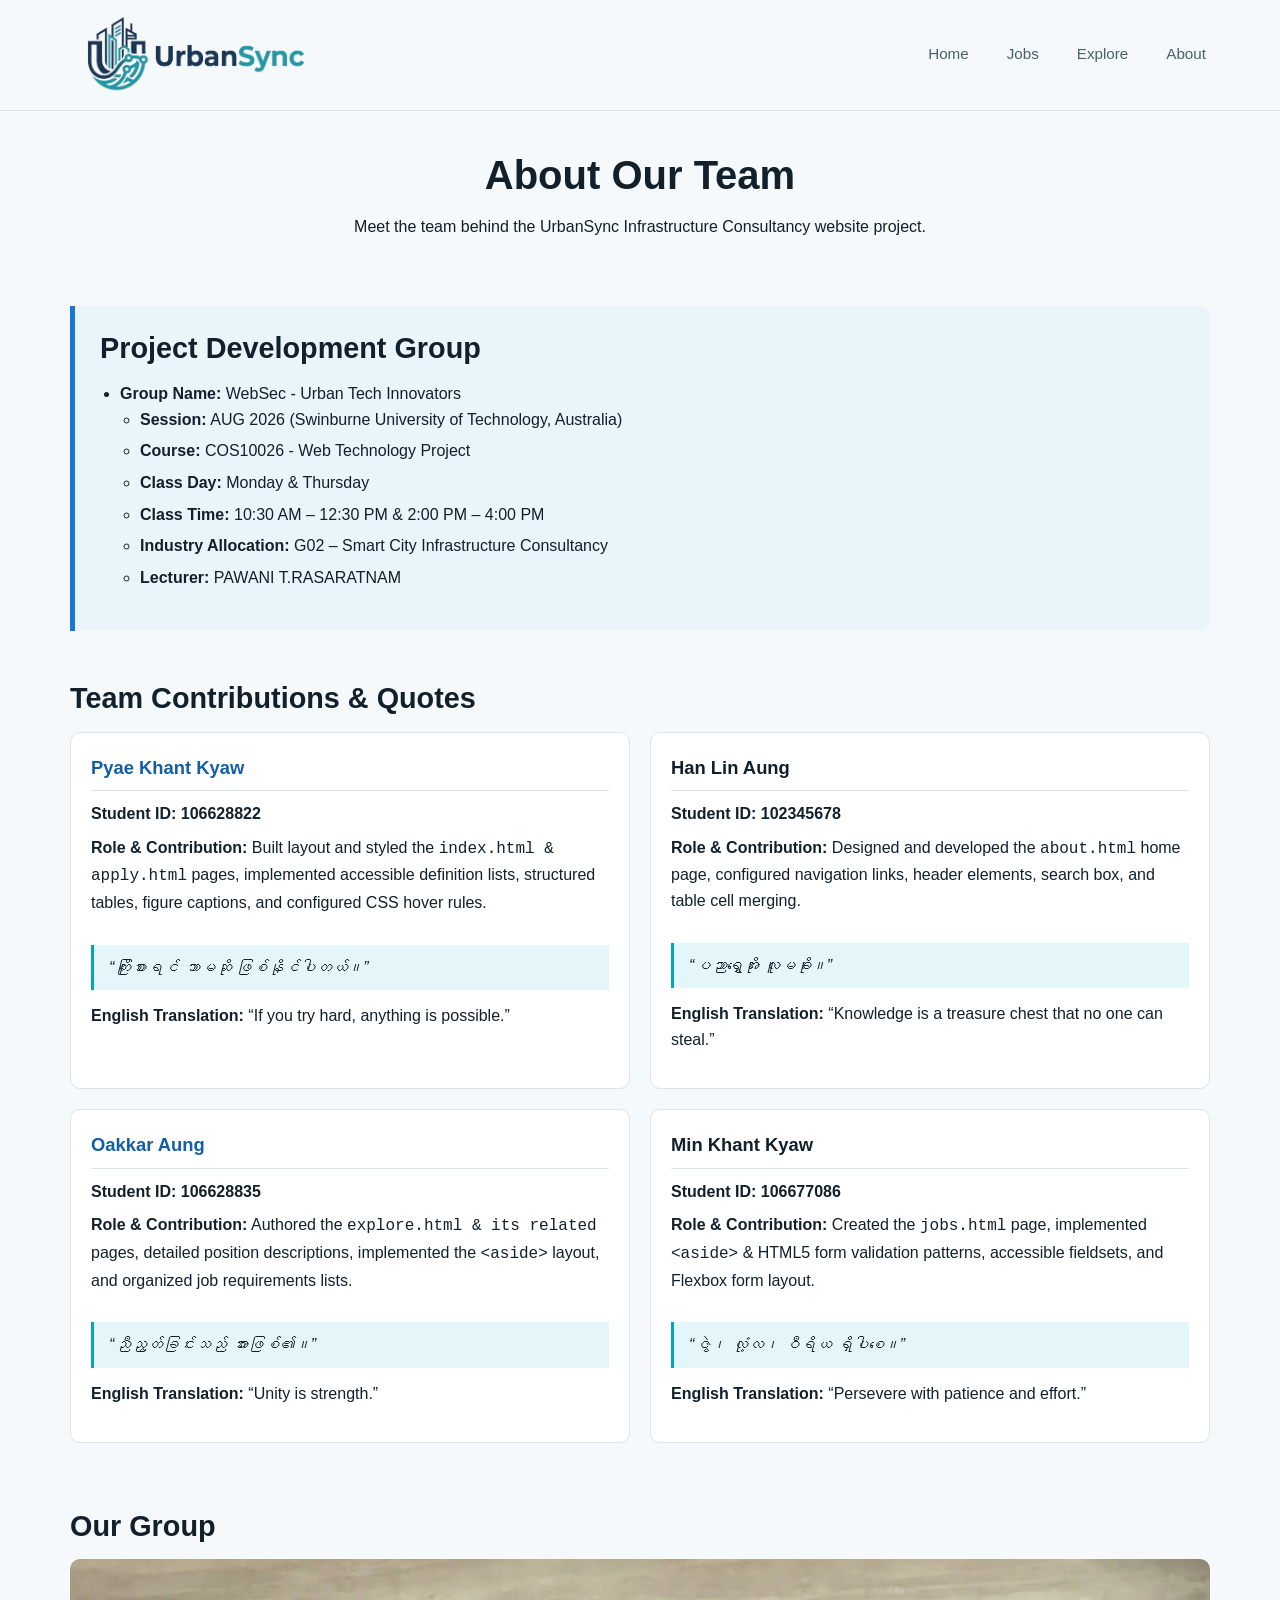
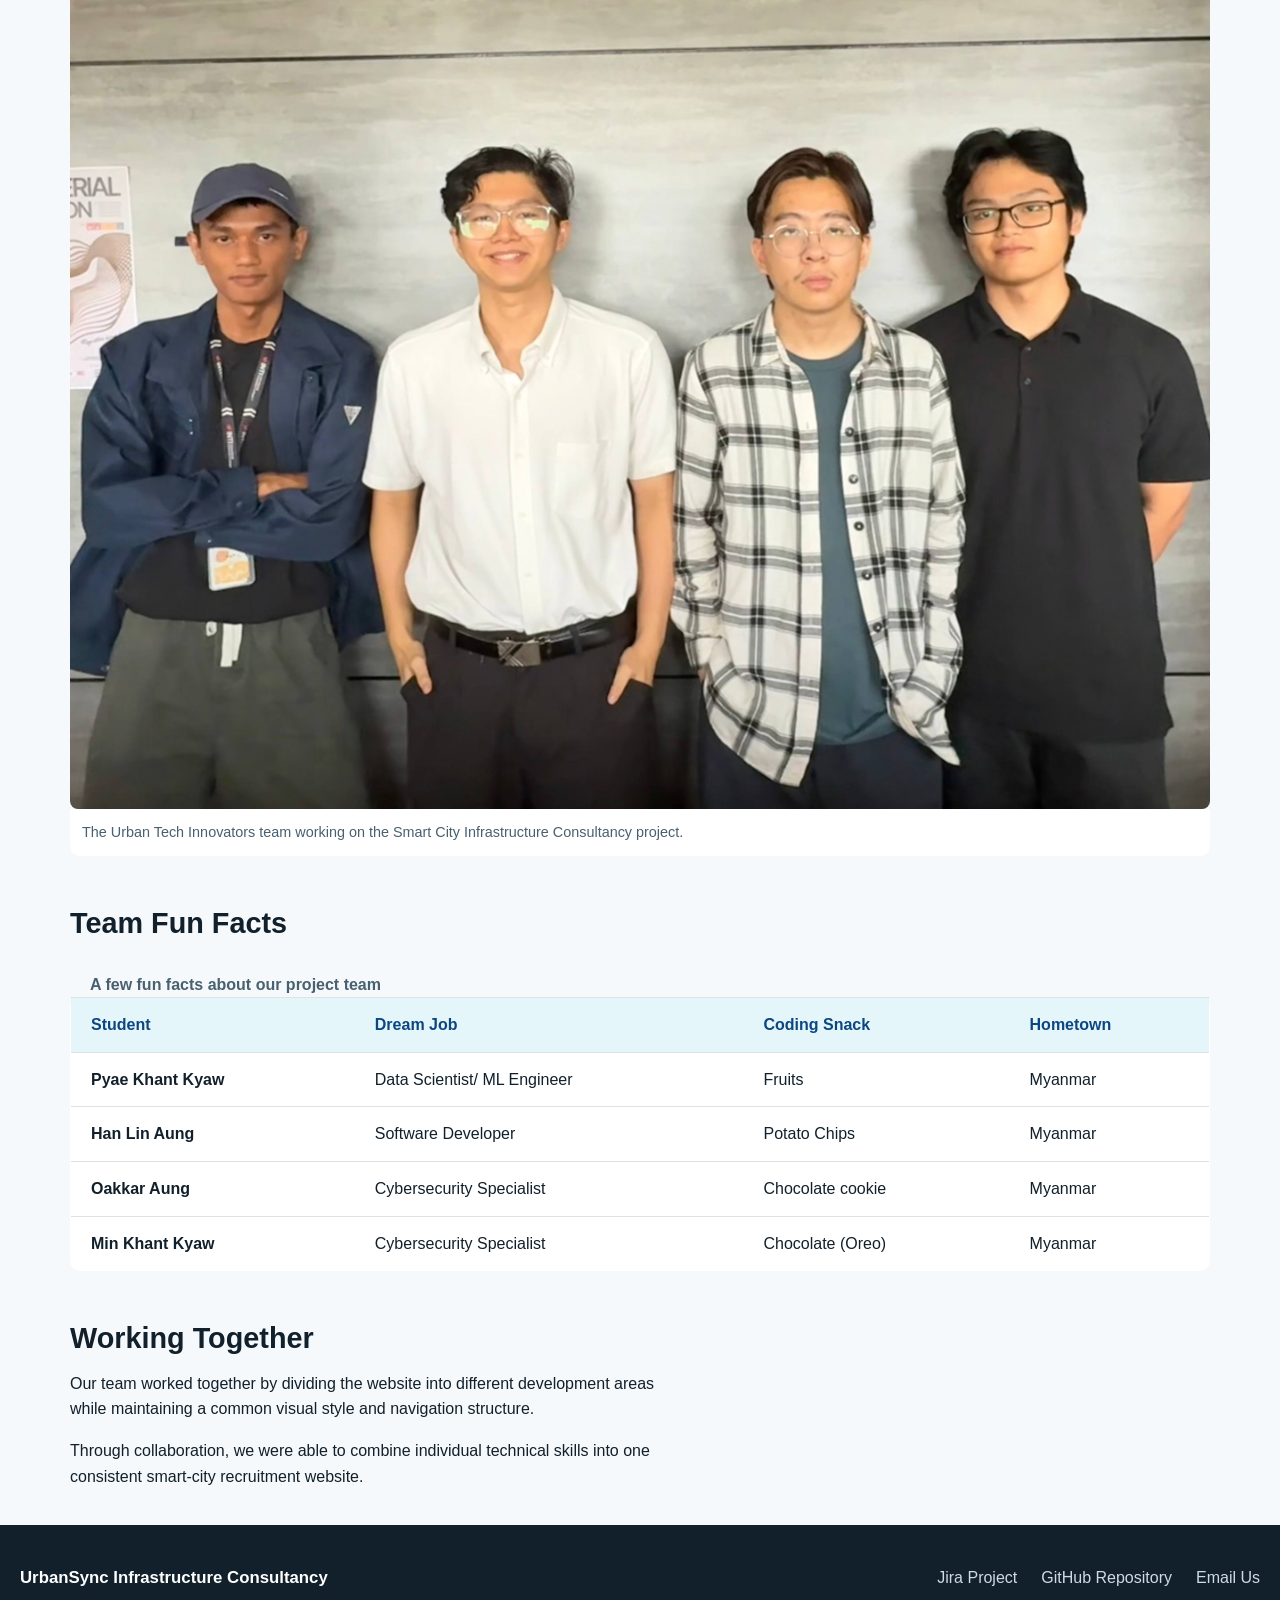
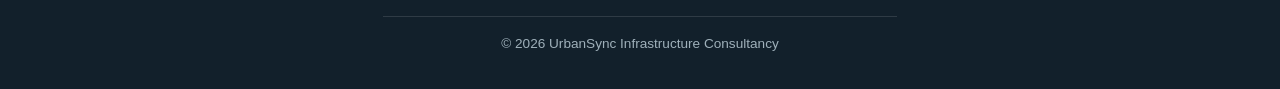
==== about.html @ 3f755619 "First version of Part1" ====
<!DOCTYPE html>
<html lang="en">
<head>
    <meta charset="UTF-8">
    <meta name="viewport" content="width=device-width, initial-scale=1.0">
    <title>About Our Team | UrbanSync Infrastructure Consultancy</title>
    <link rel="stylesheet" href="style.css">
    <style>
        .about-intro {
            text-align: center;
        }
        .group-info {
            background-color: #eaf4fb;
            border-left: 5px solid #1976d2;
        }
        .member-id {
            font-weight: bold;
        }
    </style>
</head>
<body>
    <!-- ==================== HEADER ==================== -->
    <header>
        <nav class="main-nav" aria-label="Main navigation">
            <a href="index.html">
                <img src="images/logo.png" alt="UrbanSync Logo" style="height: 80px; width: auto; margin-right: 10px;">
            </a>
            <a href="index.html">Home</a>
            <a href="jobs.html">Jobs</a>
            <a href="explore.html">Explore</a>
            <a href="about.html">About</a>
        </nav>
    </header>

    <!-- ==================== MAIN CONTENT ==================== -->
    <main>
        <!-- ==================== INTRODUCTION ==================== -->
        <section class="about-intro">
            <h1>About Our Team</h1>
            <p>Meet the team behind the UrbanSync Infrastructure Consultancy website project.</p>
        </section>

        <!-- ==================== GROUP INFORMATION ==================== -->
        <section class="group-info">
            <h2>Project Development Group</h2>
            <ul>
                <li>
                    <strong>Group Name:</strong> WebSec - Urban Tech Innovators
                    <ul>
                        <li><strong>Session:</strong> AUG 2026 (Swinburne University of Technology, Australia)</li>
                        <li><strong>Course:</strong> COS10026 - Web Technology Project</li>
                        <li><strong>Class Day:</strong> Monday & Thursday</li>
                        <li><strong>Class Time:</strong> 10:30 AM – 12:30 PM & 2:00 PM – 4:00 PM</li>
                        <li><strong>Industry Allocation:</strong> G02 – Smart City Infrastructure Consultancy</li>
                        <li><strong>Lecturer:</strong> PAWANI T.RASARATNAM</li>
                    </ul>
                </li>
            </ul>
        </section>

        <!-- ==================== TEAM CONTRIBUTIONS ==================== -->
 <!-- ==================== TEAM CONTRIBUTIONS ==================== -->
        <section>
            <h2>Team Contributions &amp; Quotes</h2>
            <dl class="team-contributions">
                
                <!-- Pyae Khant Kyaw -->
                <div class="team-card">
                    <dt>
                        <a href="https://www.linkedin.com/in/pyae-khant-kyaw-591726390/" target="_blank" rel="noopener">
                        <strong>Pyae Khant Kyaw</strong>
                        </a>
                    </dt>
                    <dd>
                        <span class="member-id">Student ID: 106628822</span>
                        <p><strong>Role &amp; Contribution:</strong> Built layout and styled the <code>index.html & apply.html</code> pages, implemented accessible definition lists, structured tables, figure captions, and configured CSS hover rules.</p>
                        <blockquote>“ကြိုးစားရင် ဘာမဆို ဖြစ်နိုင်ပါတယ်။”</blockquote>
                        <p><strong>English Translation:</strong> “If you try hard, anything is possible.”</p>
                    </dd>
                </div>

                <!-- Han Lin Aung -->
                <div class="team-card">
                    <dt><strong>Han Lin Aung</strong></dt>
                    <dd>
                        <span class="member-id">Student ID: 102345678</span>
                        <p><strong>Role &amp; Contribution:</strong> Designed and developed the <code>about.html</code> home page, configured navigation links, header elements, search box, and table cell merging.</p>
                        <blockquote>“ပညာရွှေအိုး လူမခိုး။”</blockquote>
                        <p><strong>English Translation:</strong> “Knowledge is a treasure chest that no one can steal.”</p>
                    </dd>
                </div>

                <!-- Oakkar Aung -->
                <div class="team-card">
                    <dt><a href="https://www.linkedin.com/in/oakkar-aung-b70077332/" target="_blank" rel="noopener">
                        <strong>Oakkar Aung</strong>
                    </a></dt>
                    <dd>
                        <span class="member-id">Student ID: 106628835</span>
                        <p><strong>Role &amp; Contribution:</strong> Authored the <code>explore.html & its related</code> pages, detailed position descriptions, implemented the <code>&lt;aside&gt;</code> layout, and organized job requirements lists.</p>
                        <blockquote>“ညီညွတ်ခြင်းသည် အားဖြစ်၏။”</blockquote>
                        <p><strong>English Translation:</strong> “Unity is strength.”</p>
                    </dd>
                </div>

                <!-- Min Khant Kyaw -->
                <div class="team-card">
                    <dt><strong>Min Khant Kyaw</strong></dt>
                    <dd>
                       <span class="member-id">Student ID: 106677086</span>
                        <p><strong>Role &amp; Contribution:</strong> Created the <code>jobs.html</code> page, implemented <code>&lt;aside&gt;</code> & HTML5 form validation patterns, accessible fieldsets, and Flexbox form layout.</p>
                        <blockquote>“ဇွဲ၊ လုံ့လ၊ ဝီရိယ ရှိပါစေ။”</blockquote>
                        <p><strong>English Translation:</strong> “Persevere with patience and effort.”</p>
                    </dd>
                </div>

            </dl>
        </section>

        <!-- ==================== GROUP PHOTO ==================== -->
        <section>
            <h2>Our Group</h2>
            <figure class="group-photo">
                <img src="images/group_photo.jpg" alt="The Urban Tech Innovators group members Left to Right:  Min Khant Kyaw, Pyae Khant Kyaw, Han Lin Aung, Oakkar Aung">
                <figcaption>The Urban Tech Innovators team working on the Smart City Infrastructure Consultancy project.</figcaption>
            </figure>
        </section>

        <!-- ==================== FUN FACTS ==================== -->
        <section>
            <h2>Team Fun Facts</h2>
            <table class="fun-facts-table">
                <caption>A few fun facts about our project team</caption>
                <thead>
                    <tr>
                        <th scope="col">Student</th>
                        <th scope="col">Dream Job</th>
                        <th scope="col">Coding Snack</th>
                        <th scope="col">Hometown</th>
                    </tr>
                </thead>
                <tbody>
                    <tr>
                        <th scope="row">Pyae Khant Kyaw</th>
                        <td>Data Scientist/ ML Engineer</td>
                        <td>Fruits</td>
                        <td>Myanmar</td>
                    </tr>
                    <tr>
                        <th scope="row">Han Lin Aung</th>
                        <td>Software Developer</td>
                        <td>Potato Chips</td>
                        <td>Myanmar</td>
                    </tr>
                    <tr>
                        <th scope="row">Oakkar Aung</th>
                        <td>Cybersecurity Specialist</td>
                        <td>Chocolate cookie</td>
                        <td>Myanmar</td>
                    </tr>
                    <tr>
                        <th scope="row">Min Khant Kyaw</th>
                        <td>Cybersecurity Specialist</td>
                        <td>Chocolate (Oreo)</td>
                        <td>Myanmar</td>
                    </tr>
                </tbody>
            </table>
        </section>

        <!-- ==================== TEAM MESSAGE ==================== -->
        <section>
            <h2>Working Together</h2>
            <p>Our team worked together by dividing the website into different development areas while maintaining a common visual style and navigation structure.</p>
            <p>Through collaboration, we were able to combine individual technical skills into one consistent smart-city recruitment website.</p>
        </section>
    </main>

    <!-- ==================== FOOTER ==================== -->
    <footer>
        <p><strong>UrbanSync Infrastructure Consultancy</strong></p>
        <nav class="footer-nav" aria-label="Footer navigation">
            <a href="https://minkhantkyaw3157.atlassian.net/jira/software/projects/UHP/boards/2/backlog?atlOrigin=eyJpIjoiNzYxYjM2ZmIwYTVkNGU5ZWIyMDAyNzI1ZTBjNDgzMmMiLCJwIjoiaiJ9">Jira Project</a>
            <a href="https://github.com/UrbanSync/urbansync" target="_blank" rel="noopener noreferrer">GitHub Repository</a>
            <a href="mailto:urbanSync2026@gmail.com">Email Us</a>
        </nav>
        <p>&copy; 2026 UrbanSync Infrastructure Consultancy</p>
    </footer>
</body>
</html>
---- style.css ----
/* ==========================================================================
   UrbanSync Infrastructure Consultancy — Global Stylesheet
   ========================================================================== */

/* ---------- Color & Font Variables ---------- */
:root {
    --color-ink: #12202b;
    --color-ink-soft: #48606f;
    --color-paper: #f6f9fb;
    --color-surface: #ffffff;
    --color-border: #dbe3e9;
    --color-primary: #135ea8;
    --color-primary-dark: #0d4680;
    --color-accent: #00a6c0;
    --color-accent-soft: #e4f6f9;
}

/* ---------- Base Reset ---------- */
* {
    box-sizing: border-box;
}

html {
    scroll-behavior: smooth;
}

body {
    margin: 0;
    font-family: "Inter", "Segoe UI", Roboto, sans-serif;
    font-size: 16px;
    line-height: 1.6;
    color: var(--color-ink);
    background-color: var(--color-paper);
}

img {
    max-width: 100%;
    display: block;
}

h1, h2, h3, h4 {
    font-family: "Space Grotesk", "Segoe UI", Roboto, sans-serif;
    line-height: 1.2;
    margin: 0 0 15px;
    color: var(--color-ink);
}

h1 { font-size: 2.5rem; }
h2 { font-size: 1.8rem; }
h3 { font-size: 1.25rem; }

p {
    margin: 0 0 16px;
    max-width: 68ch;
}

a {
    color: var(--color-primary);
    text-decoration: none;
}

a:hover {
    color: var(--color-primary-dark);
    text-decoration: underline;
}

ul, ol {
    padding-left: 20px;
}

li {
    margin-bottom: 6px;
}

button {
    font-family: inherit;
    cursor: pointer;
}

table {
    border-collapse: collapse;
    width: 100%;
}

.hero-title p {
    margin: 0;
}

/* ---------- Layout Shell ---------- */
main {
    display: flex;
    flex-direction: column;
    gap: 50px;
    max-width: 1180px;
    margin: 0 auto;
    padding: 40px 20px 0;
}

section > h2 {
    margin-bottom: 15px;
}

/* ==========================================================================
   HEADER / NAVIGATION
   ========================================================================== */
header {
    position: sticky;
    top: 0;
    z-index: 50;
    background: #f6f9fb;
    border-bottom: 1px solid var(--color-border);
}

header nav {
    display: flex;
    align-items: center;
    flex-wrap: wrap;
    gap: 15px 30px;
    max-width: 1180px;
    margin: 0 auto;
    padding: 15px 20px;
}

header nav > a:first-child {
    font-family: "Space Grotesk", sans-serif;
    font-size: 1.2rem;
    color: var(--color-ink);
    margin-right: auto;
    text-decoration: none;
}

header nav > a:first-child strong {
    font-weight: bold;
}

header nav > a:first-child:hover {
    color: var(--color-primary);
}

header nav > a:not(:first-child) {
    color: var(--color-ink-soft);
    font-weight: 500;
    font-size: 0.95rem;
    padding: 6px 4px;
    text-decoration: none;
    border-bottom: 2px solid transparent;
    transition: color 0.15s, border-color 0.15s;
}

header nav > a:not(:first-child):hover {
    color: var(--color-primary);
    border-bottom-color: var(--color-accent);
}

@media (max-width: 480px) {
    header nav > a:first-child {
        flex-basis: 100%;
        margin-right: 0;
    }
}

/* ==========================================================================
   HERO SECTION
   ========================================================================== */
.hero {
    display: flex;
    flex-direction: column;
    gap: 30px;
    align-items: center;
    padding-top: 20px;
}

.hero-content > a {
    display: inline-block;
    margin-top: 10px;
    padding: 12px 24px;
    background: var(--color-primary);
    color: #ffffff;
    border-radius: 25px;
    font-weight: 600;
    text-decoration: none;
    transition: background 0.15s;
}

.hero-content > a:hover {
    background: var(--color-primary-dark);
    text-decoration: none;
}

.hero figure {
    margin: 0;
    border-radius: 10px;
    overflow: hidden;
    box-shadow: 0 4px 12px rgba(0, 0, 0, 0.1);
}

.hero figure img {
    width: 100%;
    height: auto;
}

.hero figcaption {
    padding: 12px 16px;
    background: var(--color-surface);
    color: var(--color-ink-soft);
    font-size: 0.85rem;
}

@media (min-width: 860px) {
    .hero {
        display: grid;
        grid-template-columns: 1.1fr 0.9fr;
        gap: 50px;
    }
}

/* ==========================================================================
   CARD GRIDS
   ========================================================================== */
.service-cards,
.benefit-cards,
.insight-cards {
    display: grid;
    gap: 20px;
    grid-template-columns: repeat(auto-fit, minmax(240px, 1fr));
    margin-top: 20px;
}

.service-cards article,
.benefit-cards article,
.insight-cards article {
    background: var(--color-surface);
    border: 1px solid var(--color-border);
    border-radius: 10px;
    padding: 24px;
    box-shadow: 0 2px 8px rgba(0, 0, 0, 0.05);
}

/* ==========================================================================
   TABLES
   ========================================================================== */
.services-table,
.fun-facts-table {
    display: table; /* Changed from 'block' to 'table' so it spans 100% width */
    width: 100%;
    background: var(--color-surface);
    border: 1px solid var(--color-border);
    border-radius: 10px;
    overflow: hidden;
}

.services-table caption,
.fun-facts-table caption {
    text-align: left;
    padding: 16px 20px 0;
    font-weight: 600;
    color: var(--color-ink-soft);
}

.services-table th,
.services-table td,
.fun-facts-table th,
.fun-facts-table td {
    padding: 14px 20px;
    text-align: left;
    border-bottom: 1px solid var(--color-border);
    white-space: normal; /* Allows text to wrap evenly across columns */
}

.services-table thead th,
.fun-facts-table thead th {
    background: var(--color-accent-soft);
    color: var(--color-primary-dark);
    font-weight: 600;
}

.job-aside {
    float: right;
    width: 100%;
    background: var(--color-accent-soft);
    border-radius: 10px;
    padding: 30px;
    border: 1px solid var(--color-border);
}

.job-aside h2 {
    margin-bottom: 10px;
}

/* ==========================================================================
   COMMUNITY COMMITMENT
   ========================================================================== */
.commitment {
    background: var(--color-accent-soft);
    border-radius: 10px;
    padding: 40px 20px;
    text-align: center;
}

.commitment p {
    max-width: 600px;
    margin: 0 auto;
}

/* ==========================================================================
   SEARCH FORM
   ========================================================================== */
#search form {
    display: flex;
    flex-wrap: wrap;
    gap: 12px;
    align-items: center;
    background: var(--color-surface);
    border: 1px solid var(--color-border);
    border-radius: 10px;
    padding: 20px;
}

#search label {
    font-weight: 600;
}

#search input[type="search"] {
    flex: 1;
    min-width: 200px;
    padding: 10px;
    border: 1px solid var(--color-border);
    border-radius: 6px;
    font-size: 1rem;
}

#search button {
    padding: 10px 20px;
    background: var(--color-primary);
    color: #ffffff;
    border: none;
    border-radius: 6px;
    font-weight: 600;
}

#search button:hover {
    background: var(--color-primary-dark);
}

/* ==========================================================================
   EXPLORE PAGE
   ========================================================================== */
.section-heading {
    max-width: 600px;
    margin-bottom: 30px;
}

.section-heading span {
    display: inline-block;
    color: var(--color-accent);
    font-weight: 600;
    font-size: 0.85rem;
    margin-bottom: 5px;
}

/* Cards & Card Grid */
.cards {
    display: grid;
    gap: 25px;
    grid-template-columns: repeat(auto-fit, minmax(260px, 1fr));
}

.card {
    background: var(--color-surface);
    border: 1px solid var(--color-border);
    border-radius: var(--radius, 10px);
    overflow: hidden;
    display: flex;
    flex-direction: column;
    box-shadow: 0 2px 8px rgba(0, 0, 0, 0.05);
    transition: transform 0.2s ease, box-shadow 0.2s ease;
}

.card:hover {
    transform: translateY(-3px);
    box-shadow: 0 6px 16px rgba(18, 32, 43, 0.12);
}

.card-image {
    width: 100%;
    height: 180px;
    overflow: hidden;
}

.card-image img {
    width: 100%;
    height: 100%;
    object-fit: cover;
}

.card-content {
    padding: 20px;
    flex: 1;
    display: flex;
    flex-direction: column;
}

.card-content h3 {
    margin-bottom: 10px;
}

.card-content p {
    text-align: justify;
    margin-bottom: 15px;
}

/* Explore Button */
.explore-btn,
.card-content a.explore-btn {
    display: inline-block;
    margin-top: auto;
    padding: 10px 18px;
    background: var(--color-primary);
    color: #ffffff;
    border-radius: 6px;
    font-weight: 600;
    text-decoration: none;
    width: fit-content;
    transition: background 0.15s ease, transform 0.15s ease;
}

.explore-btn:hover {
    background: var(--color-primary-dark);
    transform: translateX(2px);
}

/* Info Banner & Feature Grid */
.info-banner {
    background: var(--color-ink);
    color: #eef3f6;
    border-radius: var(--radius, 10px);
    padding: 40px 20px;
    text-align: center;
}

.info-banner-title {
    color: #ffffff;
}

.info-banner-text {
    max-width: 600px;
    margin: 0 auto 30px;
    color: #c7d4db;
}

.feature-grid {
    display: grid;
    gap: 20px;
    grid-template-columns: repeat(auto-fit, minmax(200px, 1fr));
    text-align: left;
}

.feature-card {
    background: rgba(255, 255, 255, 0.06);
    border: 1px solid rgba(255, 255, 255, 0.14);
    border-radius: 8px;
    padding: 20px;
}

.feature-title {
    color: #ffffff;
    margin-bottom: 8px;
}

.feature-text {
    color: #c7d4db;
    margin: 0;
}

/* ==========================================================================
   DETAIL PAGES — energy / transport / urbanservices
   ========================================================================== */
.detail-section {
    display: flex;
    flex-direction: column;
    gap: 20px;
}

.back-btn {
    display: inline-block;
    margin-bottom: 15px;
    text-decoration: none;
    color: var(--color-ink, #333);
    font-weight: 500;
    font-size: 0.95rem;
    transition: color 0.2s ease;
}

.back-btn:hover {
    color: var(--color-primary, #0056b3);
    text-decoration: underline;
}

.detail-container {
    display: grid;
    grid-template-columns: 1fr;
    gap: 30px;
    background: var(--color-surface);
    border: 1px solid var(--color-border);
    border-radius: var(--radius, 10px);
    padding: 25px;
    box-shadow: 0 2px 8px rgba(0, 0, 0, 0.05);
}

.detail-image {
    width: 100%;
    height: 280px;
    object-fit: cover;
    border-radius: 8px;
}

.detail-description {
    text-align: justify;
}

.detail-heading {
    margin-top: 20px;
}

.detail-list {
    margin-top: 8px;
}

.detail-list li {
    color: var(--color-ink-soft);
}

@media (min-width: 760px) {
    .detail-container {
        grid-template-columns: 0.9fr 1.1fr;
        align-items: start;
    }
}
/* ==========================================================================
   JOBS PAGE & APPLICATION FORM
   ========================================================================== */
.jobs-intro,
.application-intro,
.about-intro {
    max-width: 600px;
    text-align: center;
    margin: 0 auto;
}

.job-card {
    background: var(--color-surface);
    border: 1px solid var(--color-border);
    border-radius: 10px;
    padding: 30px;
}

.job-card > header {
    margin-bottom: 20px;
    border-bottom: 1px solid var(--color-border);
    padding-bottom: 15px;
}

.job-list {
	box-sizing: border-box; 
	width: 100%; padding: 15px;
}

.job-column {
	float: left; width: 70%; 
	box-sizing: border-box; 
}

.job-section {
	margin-bottom: 30px;

}

.job-card header {
	position: static; 
	padding: 15px; 
	border-radius: 5px;  
	margin-bottom: 15px;
}

.apply-button a {
	background-color: aliceblue; 
	padding: 10px 20px; 
	text-decoration: none; 
	color: #000;

}

.job-aside summary {
	font-weight: bold;
        margin-bottom: 0px;

}


.job-aside ul {
	padding-right: 0; 
	list-style-type: none; 
	line-height: 1.2em; 
	font-size: 14px;
}

.go-apply-section {
	clear: both; 
	padding-top: 20px;

}

.job-reference {
    display: inline-block;
    color: var(--color-primary-dark);
    background: var(--color-accent-soft);
    padding: 4px 10px;
    border-radius: 15px;
    margin-bottom: 10px;
}

.application-form fieldset {
    border: 1px solid var(--color-border);
    border-radius: 10px;
    padding: 25px;
    margin: 0 0 25px;
    background: var(--color-surface);
}

.application-form legend {
    font-weight: 600;
    padding: 0 8px;
    color: var(--color-primary-dark);
}

.form-grid {
    display: grid;
    grid-template-columns: 1fr;
    gap: 15px;
}

.form-grid label {
    display: block;
    font-weight: 600;
    margin-bottom: 5px;
}

.application-form input[type="text"],
.application-form input[type="email"],
.application-form input[type="tel"],
.application-form input[type="search"],
.application-form select,
.application-form textarea {
    width: 100%;
    padding: 10px;
    border: 1px solid var(--color-border);
    border-radius: 6px;
    font: inherit;
    background: var(--color-paper);
}

.application-form textarea {
    resize: vertical;
    min-height: 120px;
}

.radio-group,
.checkbox-group {
    display: flex;
    flex-wrap: wrap;
    gap: 10px 20px;
    margin-top: 8px;
}

.radio-group label,
.checkbox-group label {
    display: inline-flex;
    align-items: center;
    gap: 6px;
    font-weight: 500;
}

.form-buttons {
    display: flex;
    gap: 15px;
}

.form-buttons button {
    padding: 12px 24px;
    border-radius: 6px;
    font-weight: 600;
    border: 1px solid transparent;
}

.form-buttons button[type="submit"] {
    background: var(--color-primary);
    color: #ffffff;
}

.form-buttons button[type="submit"]:hover {
    background: var(--color-primary-dark);
}

.form-buttons button[type="reset"] {
    background: transparent;
    color: var(--color-ink-soft);
    border: 1px solid var(--color-border);
}

@media (min-width: 640px) {
    .form-grid {
        grid-template-columns: 1fr 1fr;
    }
}

/* ==========================================================================
   ABOUT PAGE
   ========================================================================== */
.group-info {
    background-color: var(--color-accent-soft);
    border-left: 5px solid var(--color-primary);
    border-radius: 0 10px 10px 0;
    padding: 25px;
}

.team-contributions {
    display: grid;
    gap: 20px;
}

.team-card {
    background: var(--color-surface);
    border: 1px solid var(--color-border);
    border-radius: 10px;
    padding: 20px;
    display: flex;
    flex-direction: column;
    gap: 10px;
}

.team-card dt {
    font-size: 1.15rem;
    font-weight: bold;
    color: var(--color-ink);
    padding-bottom: 8px;
    border-bottom: 1px solid var(--color-border);
}

.team-card dd {
    margin: 0;
    display: flex;
    flex-direction: column;
    gap: 8px;
}

.team-contributions blockquote {
    margin: 5px 0;
    padding: 10px 15px;
    border-left: 3px solid var(--color-accent);
    background: var(--color-accent-soft);
    font-style: italic;
}

@media (min-width: 700px) {
    .team-contributions {
        grid-template-columns: 1fr 1fr;
    }
}

.group-photo {
    margin: 0;
    border-radius: 10px;
    overflow: hidden;
}

.group-photo img {
    width: 100%;
    height: auto;
    border-radius: 8px; /* Optional: smooth rounded corners */
}


.group-photo figcaption {
    padding: 12px;
    background: var(--color-surface);
    color: var(--color-ink-soft);
    font-size: 0.9rem;
}

/* ==========================================================================
   FOOTER
   Left  : brand name + tagline
   Right : Jira / GitHub / Email links
   Centre: copyright, on its own full-width line
   Works whether the footer has a class on <nav> or not, and degrades
   gracefully on the pages that are currently missing the brand/links markup.
   ========================================================================== */
   
footer {
    display: grid;
    grid-template-columns: 1fr auto;
    grid-template-areas:
        "brand links"
        "copyright copyright";
    align-items: center;
    gap: 0.5rem 2rem;
    background: var(--color-ink);
    color: #cfdbe2;
    padding: 40px 20px;
    margin-top: 20px;
}

footer > p:first-of-type {
    grid-area: brand;
    justify-self: start;
    text-align: left;
    margin: 0;
    max-width: 40ch;
}

footer > p:first-of-type strong {
    color: #fff;
    font-family: var(--font-display);
    font-size: 1.05rem;
}

footer nav,
footer > p:nth-of-type(2) {
    grid-area: links;
}

footer nav {
    display: flex;
    flex-wrap: wrap;
    gap: 0.5rem 1.5rem;
    justify-self: end;
}

footer nav a {
    color: #cfdbe2;
    font-weight: 500;
    text-decoration: none;
    border-bottom: 1px solid transparent;
    transition: color 0.15s var(--ease), border-color 0.15s var(--ease);
}

footer nav a:hover {
    color: #fff;
    border-color: var(--color-accent);
}

/* Pages where the tagline is the *second* <p> and there's no nav: keep it
   in the brand column rather than misreading it as the links column. */
footer .footer-tagline {
    grid-area: brand;
    justify-self: start;
    text-align: left;
    margin: 0.25rem 0 0;
    color: #a9bac4;
    font-size: 0.92rem;
}

footer > p:last-of-type {
    grid-area: copyright;
    justify-self: center;
    text-align: center;
    margin: 1rem 0 0;
    padding-top: 1rem;
    border-top: 1px solid rgba(255, 255, 255, 0.12);
    color: #9fb0ba;
    font-size: 0.85rem;
    width: 100%;
}

@media (max-width: 640px) {
    footer {
        grid-template-columns: 1fr;
        grid-template-areas:
            "brand"
            "links"
            "copyright";
        text-align: center;
    }
    footer > p:first-of-type,
    footer:not(:has(nav)) > p:nth-of-type(2) {
        justify-self: center;
        text-align: center;
        max-width: 100%;
    }
    footer nav { justify-self: center; }
}
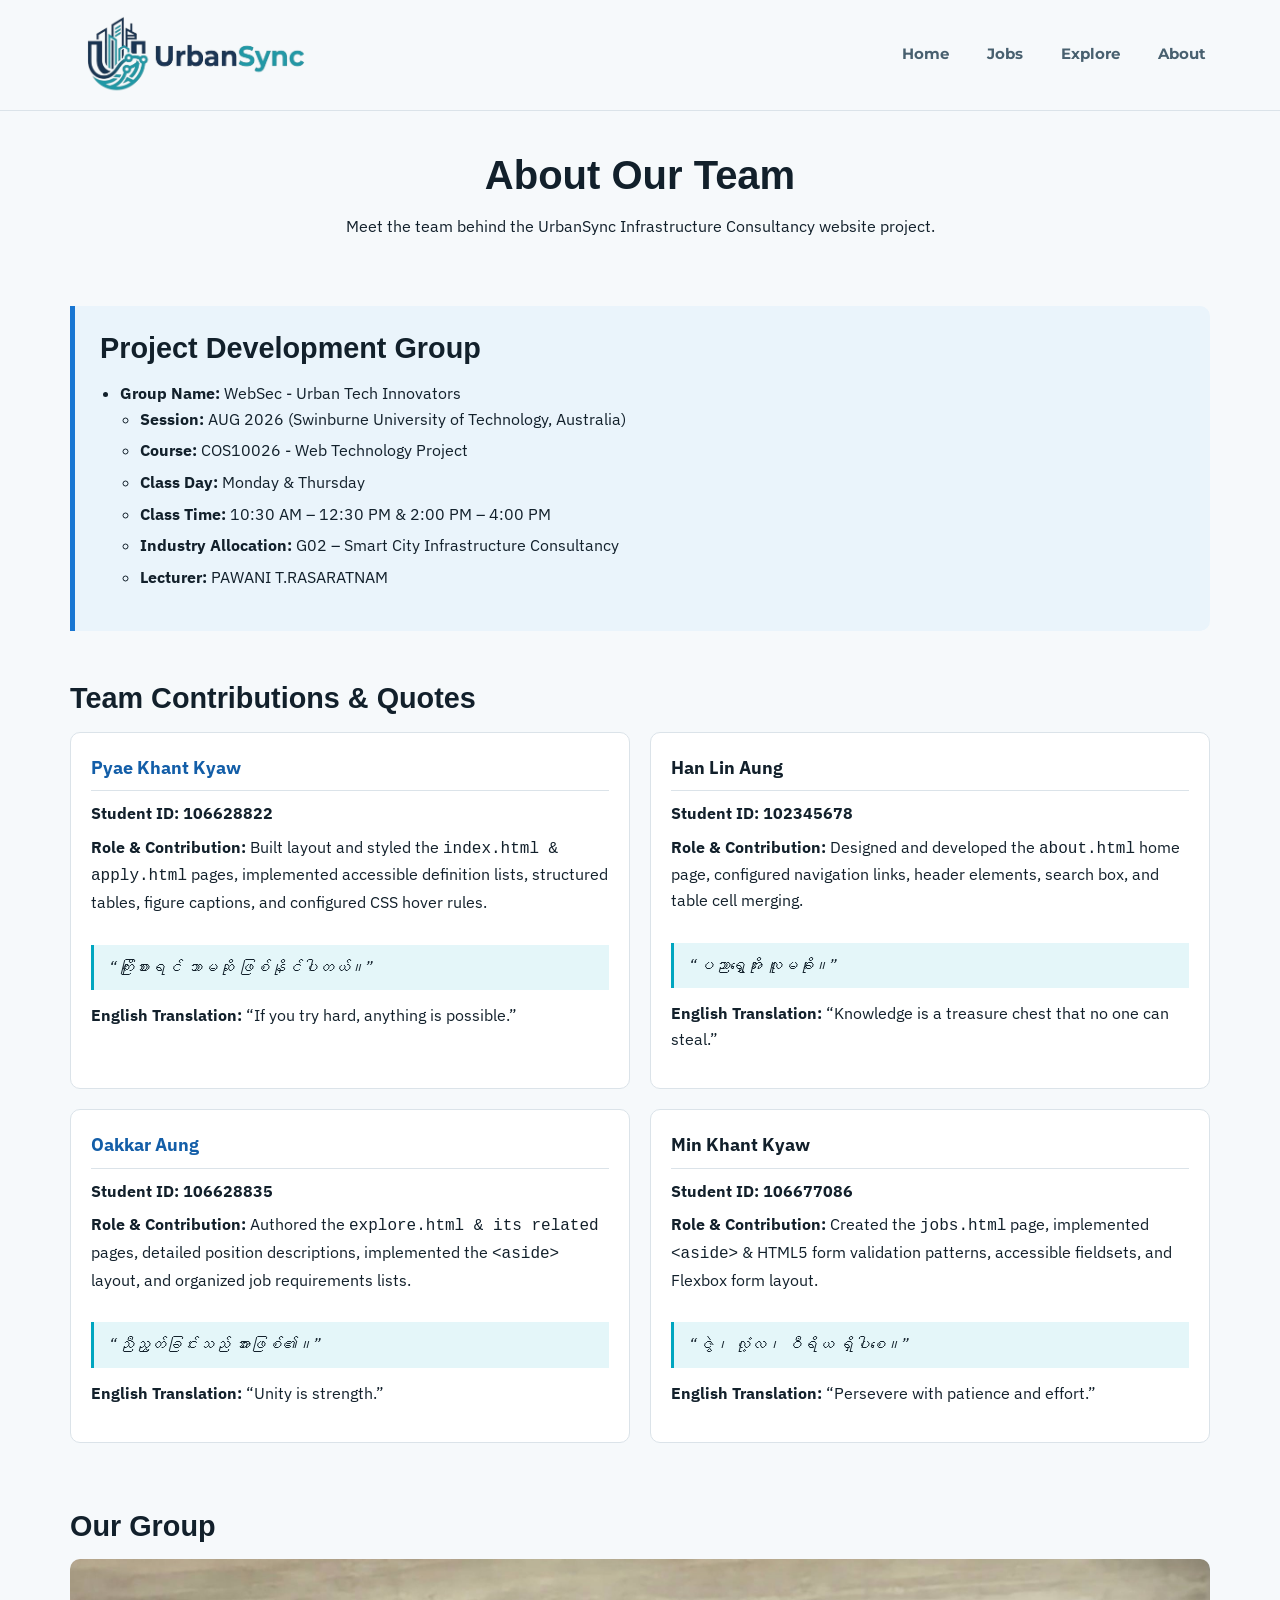
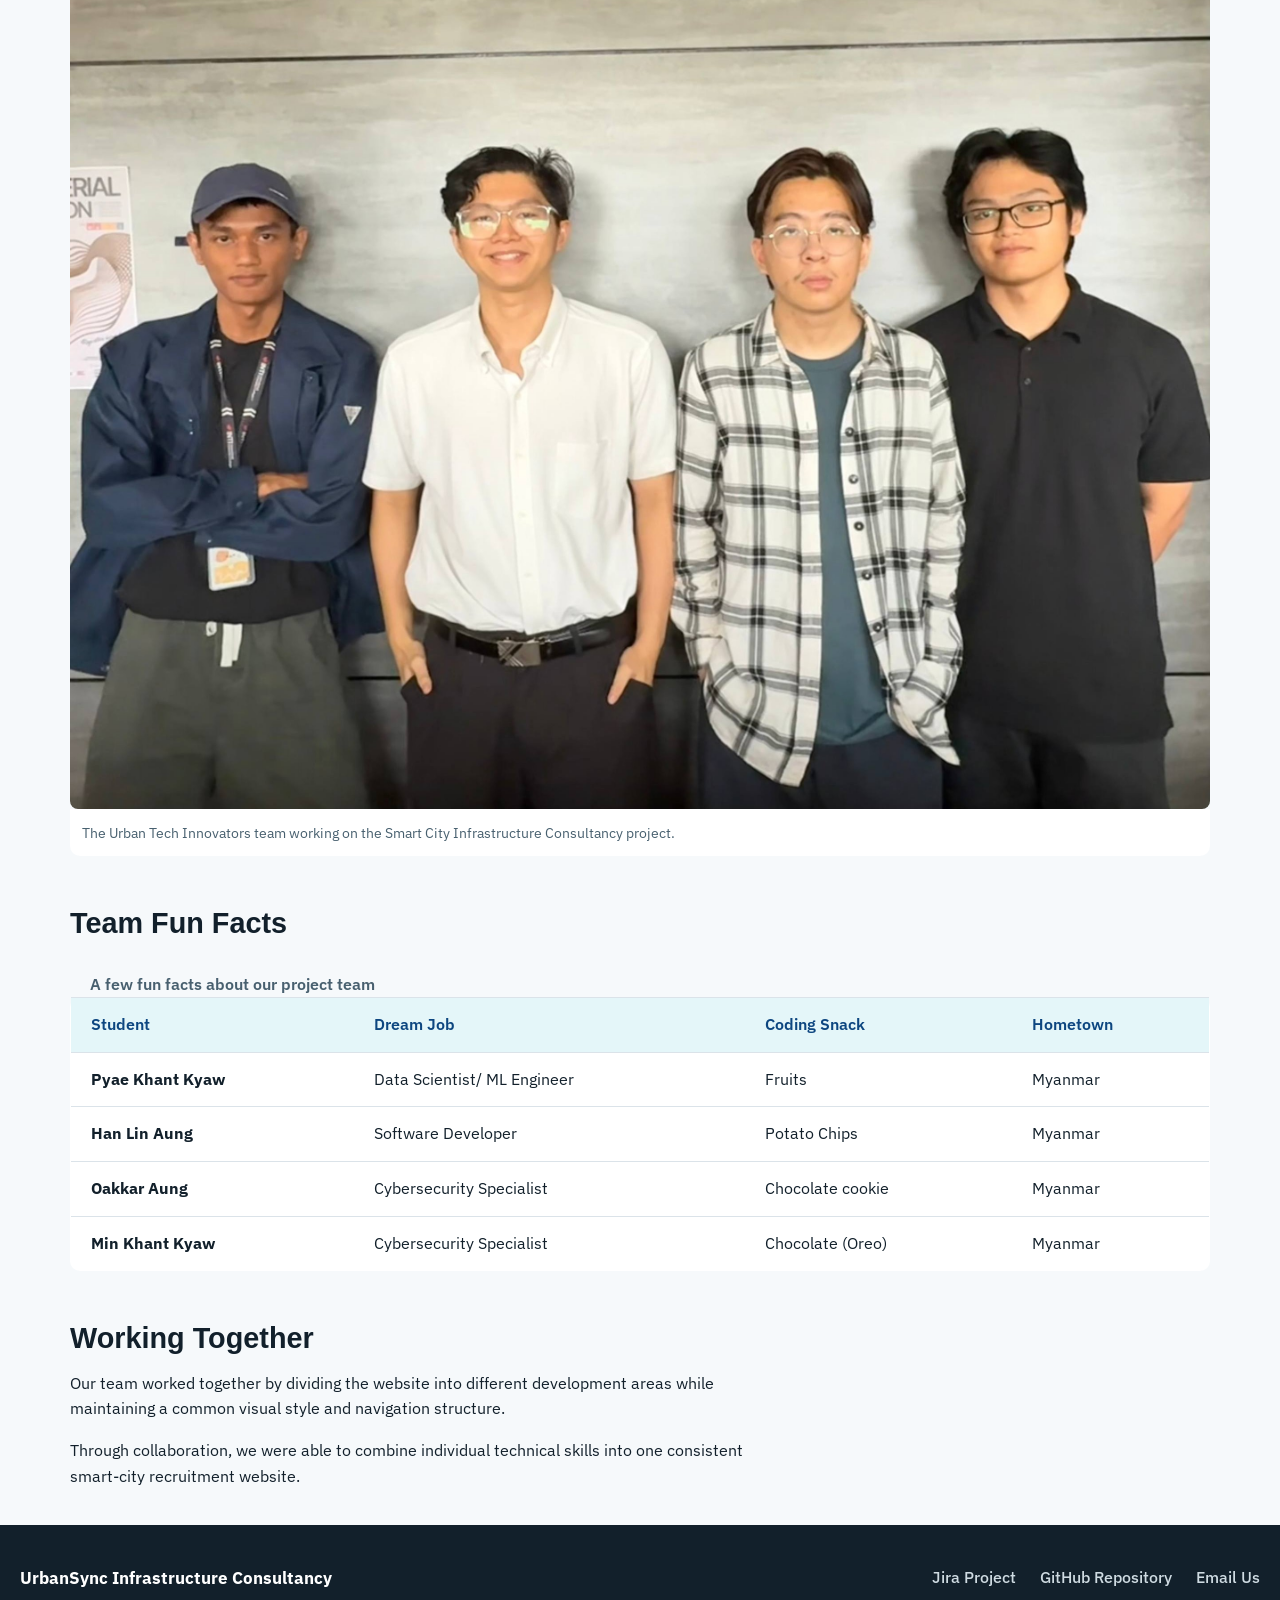
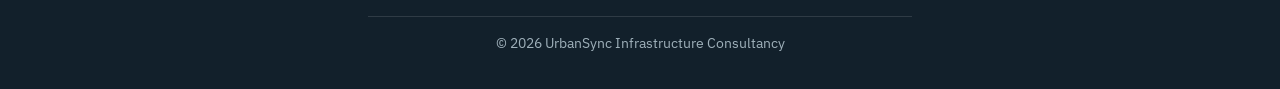
==== commit 099b055d: "Changes some areas, with updated font size & others more" ====
--- a/about.html
+++ b/about.html
@@ -121,7 +121,7 @@
         <section>
             <h2>Our Group</h2>
             <figure class="group-photo">
-                <img src="images/group_photo.jpg" alt="The Urban Tech Innovators group members Left to Right:  Min Khant Kyaw, Pyae Khant Kyaw, Han Lin Aung, Oakkar Aung">
+                <img src="images/group_photo.jpg" alt="The Urban Tech Innovators group members" title="Left to Right: Min Khant Kyaw, Pyae Khant Kyaw, Han Lin Aung, Oakkar Aung">
                 <figcaption>The Urban Tech Innovators team working on the Smart City Infrastructure Consultancy project.</figcaption>
             </figure>
         </section>
@@ -181,7 +181,7 @@
         <p><strong>UrbanSync Infrastructure Consultancy</strong></p>
         <nav class="footer-nav" aria-label="Footer navigation">
             <a href="https://minkhantkyaw3157.atlassian.net/jira/software/projects/UHP/boards/2/backlog?atlOrigin=eyJpIjoiNzYxYjM2ZmIwYTVkNGU5ZWIyMDAyNzI1ZTBjNDgzMmMiLCJwIjoiaiJ9">Jira Project</a>
-            <a href="https://github.com/UrbanSync/urbansync" target="_blank" rel="noopener noreferrer">GitHub Repository</a>
+            <a href="https://github.com/pyaekhantkyaw/G02-Smart-City-Infrastructure-Consultancy.git" target="_blank" rel="noopener noreferrer">GitHub Repository</a>
             <a href="mailto:urbanSync2026@gmail.com">Email Us</a>
         </nav>
         <p>&copy; 2026 UrbanSync Infrastructure Consultancy</p>
--- a/style.css
+++ b/style.css
@@ -1,6 +1,8 @@
 /* ==========================================================================
    UrbanSync Infrastructure Consultancy — Global Stylesheet
    ========================================================================== */
+@import url('https://fonts.googleapis.com/css2?family=IBM+Plex+Sans:wght@400;500;600&display=swap');
+@import url('https://fonts.googleapis.com/css2?family=Montserrat:wght@400;500;700&display=swap');
 
 /* ---------- Color & Font Variables ---------- */
 :root {
@@ -26,7 +28,7 @@
 
 body {
     margin: 0;
-    font-family: "Inter", "Segoe UI", Roboto, sans-serif;
+    font-family: "IBM Plex Sans", "Segoe UI", Roboto, sans-serif;
     font-size: 16px;
     line-height: 1.6;
     color: var(--color-ink);
@@ -139,7 +141,8 @@
 
 header nav > a:not(:first-child) {
     color: var(--color-ink-soft);
-    font-weight: 500;
+    font-family: "Montserrat", "Segoe UI", Roboto, sans-serif;
+    font-weight: 700;
     font-size: 0.95rem;
     padding: 6px 4px;
     text-decoration: none;
@@ -285,6 +288,14 @@
 
 .job-aside h2 {
     margin-bottom: 10px;
+    font-size: 1.4rem;   
+}
+
+.job-aside ul li {
+    list-style-type: disc;  
+    padding-left: 20px;
+    font-size: 1rem;   
+
 }
 
 /* ==========================================================================
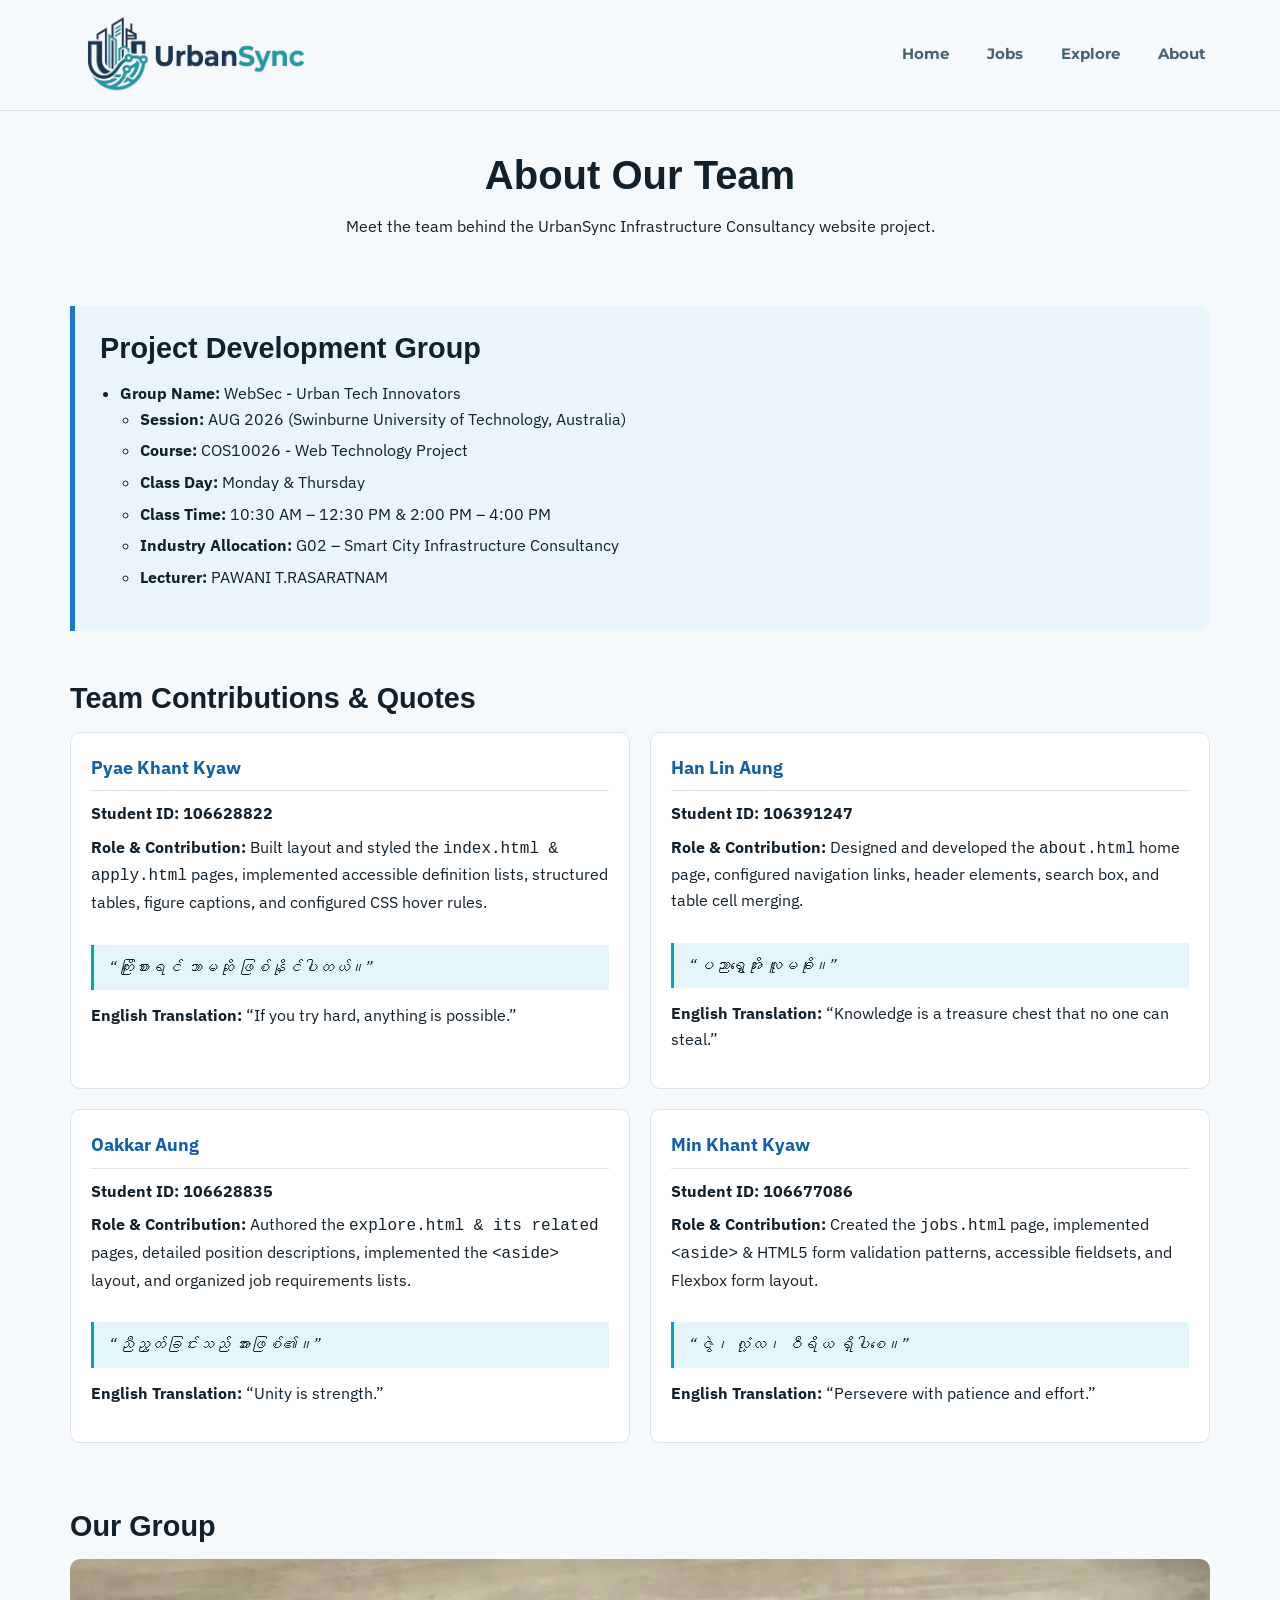
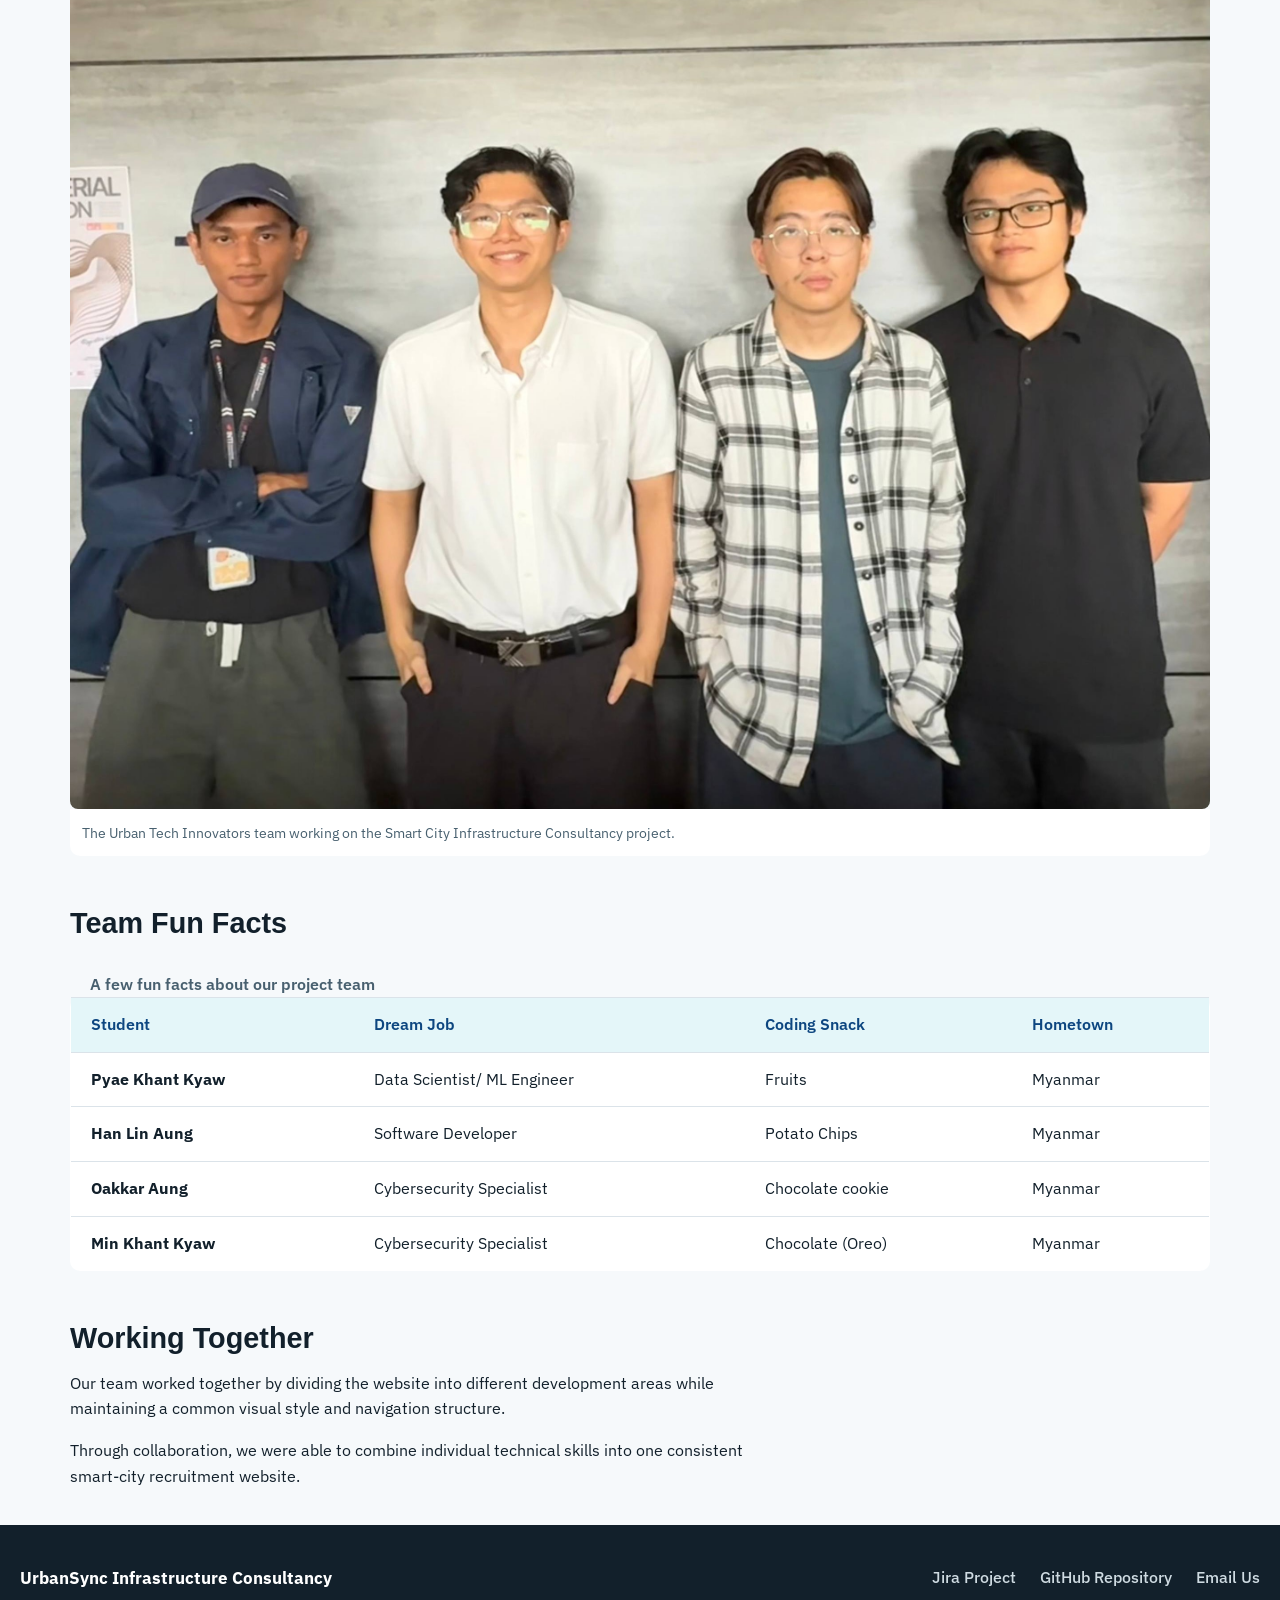
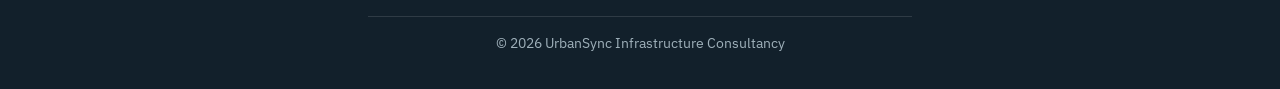
==== commit 443a8df1: "final draft" ====
--- a/about.html
+++ b/about.html
@@ -81,9 +81,11 @@
 
                 <!-- Han Lin Aung -->
                 <div class="team-card">
-                    <dt><strong>Han Lin Aung</strong></dt>
+                    <dt><a href="https://www.linkedin.com/in/han-lin-aung-30025931a/" target="_blank" rel="noopener">
+                        <strong>Han Lin Aung</strong>
+                    </a></dt>
                     <dd>
-                        <span class="member-id">Student ID: 102345678</span>
+                        <span class="member-id">Student ID: 106391247</span>
                         <p><strong>Role &amp; Contribution:</strong> Designed and developed the <code>about.html</code> home page, configured navigation links, header elements, search box, and table cell merging.</p>
                         <blockquote>“ပညာရွှေအိုး လူမခိုး။”</blockquote>
                         <p><strong>English Translation:</strong> “Knowledge is a treasure chest that no one can steal.”</p>
@@ -105,7 +107,9 @@
 
                 <!-- Min Khant Kyaw -->
                 <div class="team-card">
-                    <dt><strong>Min Khant Kyaw</strong></dt>
+                    <dt><a href="https://www.linkedin.com/in/min-khant-kyaw-52973a392/" target="_blank" rel="noopener">
+                        <strong>Min Khant Kyaw</strong>
+                    </a></dt>
                     <dd>
                        <span class="member-id">Student ID: 106677086</span>
                         <p><strong>Role &amp; Contribution:</strong> Created the <code>jobs.html</code> page, implemented <code>&lt;aside&gt;</code> & HTML5 form validation patterns, accessible fieldsets, and Flexbox form layout.</p>
--- a/style.css
+++ b/style.css
@@ -155,6 +155,17 @@
     border-bottom-color: var(--color-accent);
 }
 
+.hero-content a.apply-btn {
+  background: transparent;               /* remove solid fill */
+  color: var(--color-primary);           /* text color */
+  border: 2px solid var(--color-primary);/* border only */
+}
+
+.hero-content a.apply-btn:hover {
+  background: var(--color-primary);      /* fill on hover */
+  color: #fff;                           /* text turns white */
+}
+
 @media (max-width: 480px) {
     header nav > a:first-child {
         flex-basis: 100%;
@@ -163,7 +174,7 @@
 }
 
 /* ==========================================================================
-   HERO SECTION
+   Slider Section
    ========================================================================== */
 .hero {
     display: flex;
@@ -173,47 +184,87 @@
     padding-top: 20px;
 }
 
-.hero-content > a {
+.hero-buttons {
+    display: flex;
+    flex-wrap: wrap;
+    gap: 12px;
+    align-items: center;
+    margin-top: 20px;
+}
+
+/* FIX 1: Change selector to target the buttons inside the flex container */
+.hero-buttons a {
     display: inline-block;
-    margin-top: 10px;
     padding: 12px 24px;
     background: var(--color-primary);
     color: #ffffff;
     border-radius: 25px;
     font-weight: 600;
     text-decoration: none;
-    transition: background 0.15s;
-}
-
-.hero-content > a:hover {
+    transition: background 0.15s, color 0.15s;
+    border: 2px solid transparent; /* Keeps sizing consistent when border is added */
+}
+
+.hero-buttons a:hover {
     background: var(--color-primary-dark);
     text-decoration: none;
 }
 
-.hero figure {
-    margin: 0;
-    border-radius: 10px;
+/* Apply Now Button Styles */
+.hero-buttons a.apply-btn {
+    background: transparent;
+    color: var(--color-primary);
+    border: 2px solid var(--color-primary);
+}
+
+.hero-buttons a.apply-btn:hover {
+    background: var(--color-primary);
+    color: #fff;
+}
+
+/* ==========================================================================
+   SLIDESHOW
+   ========================================================================== */
+.slideshow {
+    width: 100%;
+    max-width: 600px;
     overflow: hidden;
+    margin: 0 auto;
+    border-radius: 10px; /* Moves the rounded corners up to the container */
     box-shadow: 0 4px 12px rgba(0, 0, 0, 0.1);
 }
 
-.hero figure img {
-    width: 100%;
-    height: auto;
-}
-
-.hero figcaption {
-    padding: 12px 16px;
-    background: var(--color-surface);
-    color: var(--color-ink-soft);
-    font-size: 0.85rem;
-}
-
+.slideshow-track {
+    display: flex;
+    width: 300%; 
+    animation: autoSlide 9s infinite; 
+}
+
+/* FIX 2: Add height and object-fit to prevent squishing */
+.slideshow-track img {
+    width: 33.333%; 
+    height: 350px; /* Adjust this height to match your desired aesthetic */
+    object-fit: cover; /* Ensures images crop nicely instead of stretching */
+    display: block;
+}
+
+@keyframes autoSlide {
+    0% { transform: translateX(0%); }              
+    28% { transform: translateX(0%); }              
+    33% { transform: translateX(-33.333%); }        
+    61% { transform: translateX(-33.333%); }        
+    66% { transform: translateX(-66.666%); }       
+    95% { transform: translateX(-66.666%); }        
+    100% { transform: translateX(0%); }           
+}
+
+/* Desktop Grid Layout */
 @media (min-width: 860px) {
     .hero {
         display: grid;
         grid-template-columns: 1.1fr 0.9fr;
         gap: 50px;
+        align-items: center; /* Centers the text block vertically with the image */
     }
 }
 
